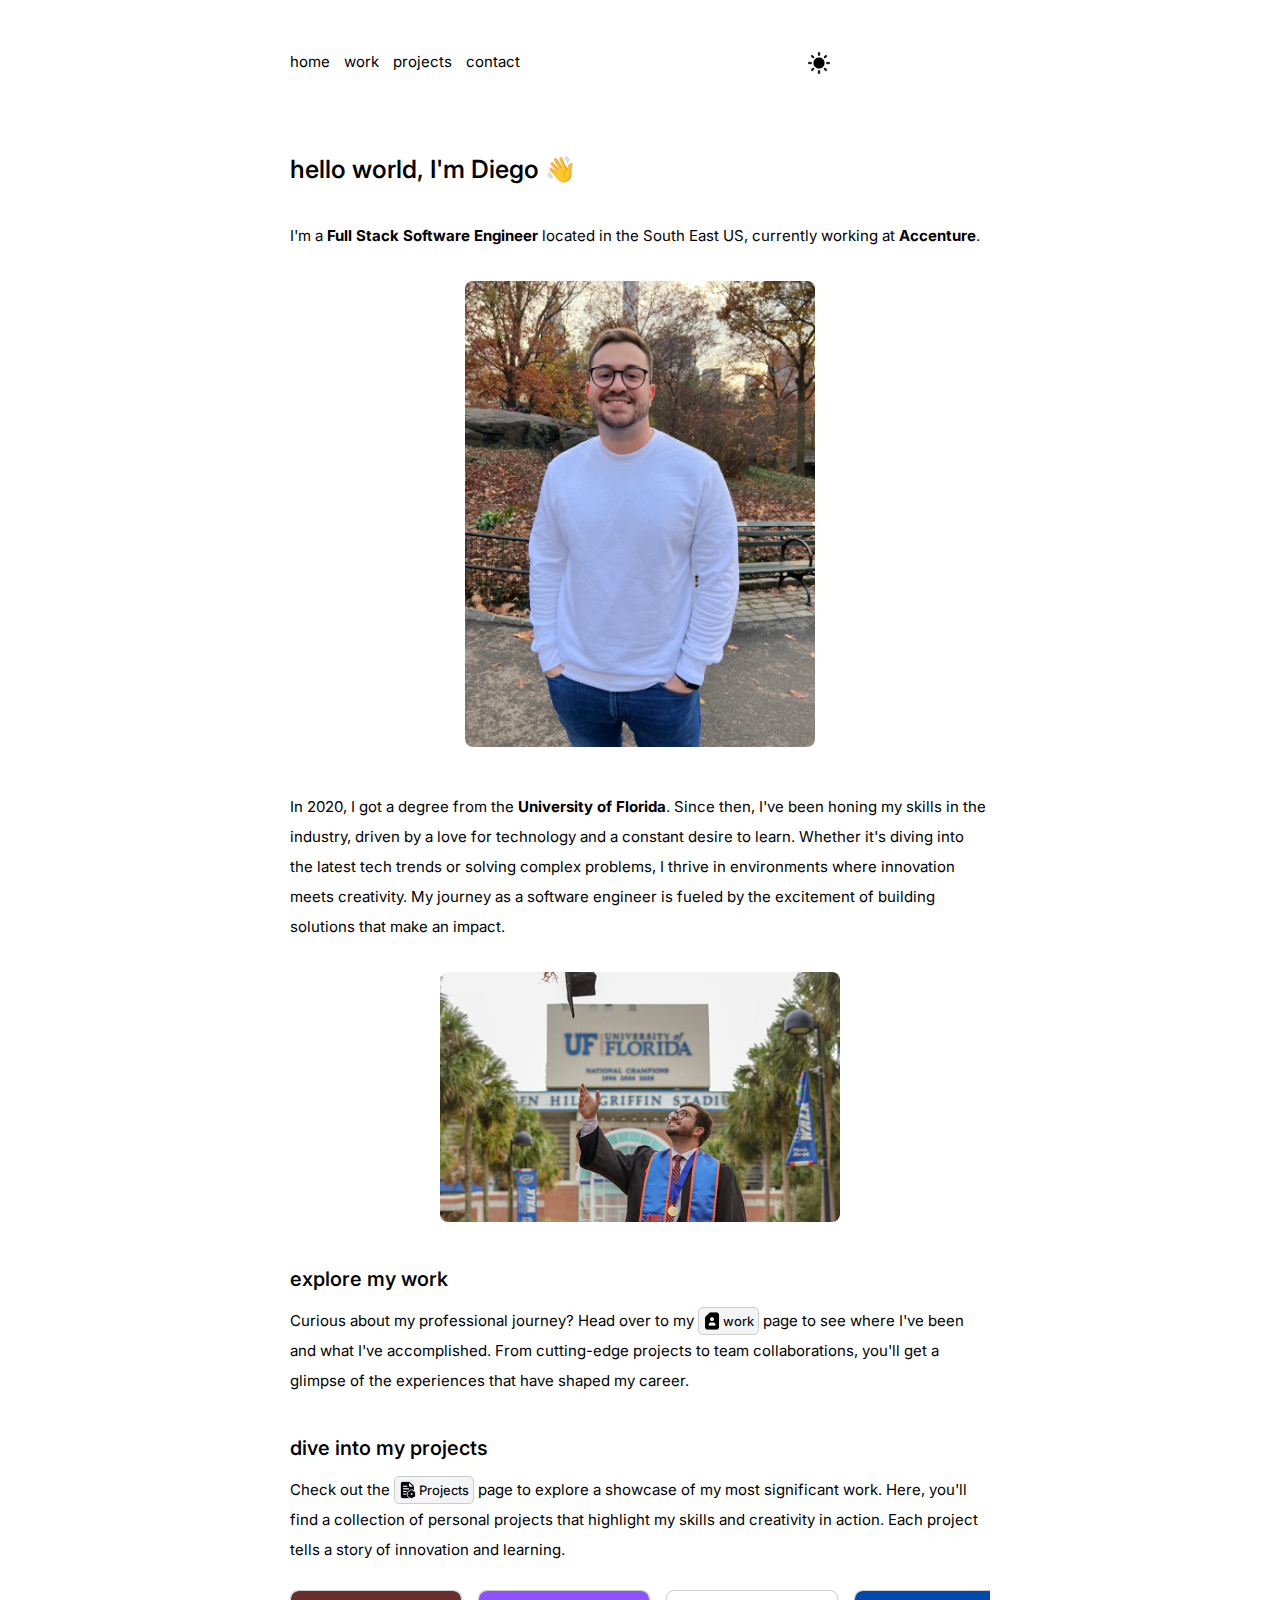
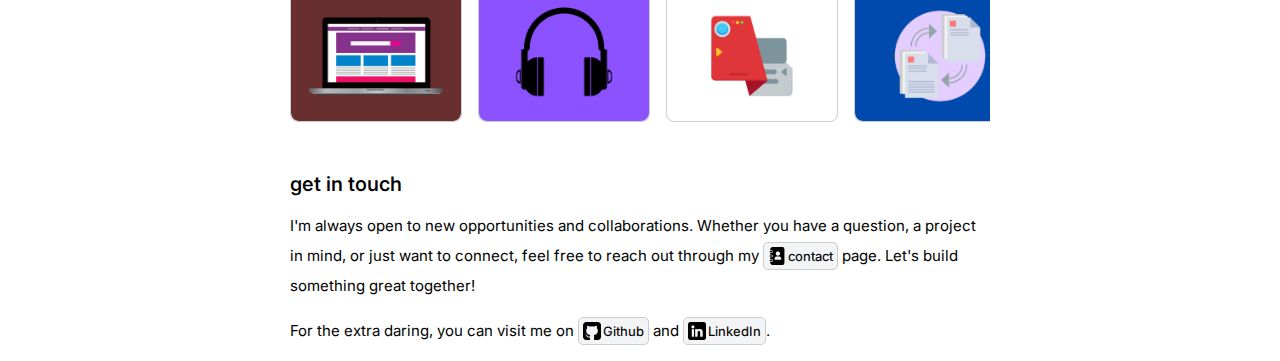
==== src/index.html @ 9d8323f5 "extra fixes and more information added" ====
<!DOCTYPE html>
<html lang="en">
<head>
    <meta charset="UTF-8">
    <meta name="viewport" content="width=device-width, initial-scale=1.0">
    <title>Home - My Portfolio</title>
    <link rel="stylesheet" href="styles.css">
    <link rel="preconnect" href="https://fonts.googleapis.com">
    <link rel="preconnect" href="https://fonts.gstatic.com" crossorigin>
    <link href="https://fonts.googleapis.com/css2?family=Inter:ital,opsz,wght@0,14..32,100..900;1,14..32,100..900&display=swap" rel="stylesheet">
</head>
<body>

    <!-- Include the header -->
    <header>
        <nav>
            <ul>
                <li><a href="index.html">home</a></li>
                <li><a href="work.html">work</a></li>
                <li><a href="projects.html">projects</a></li>
                <li><a href="contact.html">contact</a></li>
                <li>
                    <button id="theme-toggle" aria-label="Toggle theme">
                        <img id="theme-icon" src="light-mode.png" alt="Toggle theme">
                    </button>
                </li>
            </ul>
        </nav>
    </header>

    <main>
        <h1>hello world, I'm Diego 👋</h1>
        <!-- Image grid container -->
        <p>I'm a <b>Full Stack Software Engineer</b> located in the South East US, currently working at <b>Accenture</b>.</p>
        <div class="image-grid">
            <img src="diego.jpg" alt="Portfolio photo">
        </div>
        <!-- <h3>about me</h3> -->
        <p>In 2020, I got a degree from the <b>University of Florida</b>. Since then, I've been honing my skills in the industry, driven by a love for technology and a constant desire to learn. Whether it's diving into the latest tech trends or solving complex problems, I thrive in environments where innovation meets creativity. My journey as a software engineer is fueled by the excitement of building solutions that make an impact.</p>
        <div class="image-grid-graduation">
            <img src="graduation.jpg" alt="Graduation photo">
        </div>
        <h3>explore my work</h3>
        <p>Curious about my professional journey? Head over to my <a href="work.html" class="styled-link"> <span class="icon"><img src="resume-icon.png" alt="Resume Icon"></span>work</a> page to see where I've been and what I've accomplished. From cutting-edge projects to team collaborations, you'll get a glimpse of the experiences that have shaped my career.</p>
        <h3>dive into my projects</h3>
        <p>Check out the <a href="projects.html" class="styled-link"> <span class="icon"><img src="project.png" alt="Project Icon"></span>Projects</a> page to explore a showcase of my most significant work. Here, you'll find a collection of personal projects that highlight my skills and creativity in action. Each project tells a story of innovation and learning.</p>
        <div class="scroll-container" id="auto-scroll-container">
            <div class="logo-item">
                <img src="portfolio_back.png" alt="Linear">
            </div>
            <div class="logo-item">
                <img src="musicplayer-back.png" alt="Supabase">
            </div>
            <div class="logo-item">
                <img src="pokedex_back.png" alt="Makeswift">
            </div>
            <div class="logo-item">
                <img src="filesharing-back.png" alt="Resend">
            </div>
            <!-- Add more logos as needed -->
        </div>
        <h3>get in touch</h3>
        <p>I'm always open to new opportunities and collaborations. Whether you have a question, a project in mind, or just want to connect, feel free to reach out through my <a href="contact.html" class="styled-link"> <span class="icon"><img src="contact.png" alt="Contact Icon"></span>contact</a> page. Let's build something great together!</p>
        <hr class="section-divider">
        <p>For the extra daring, you can visit me on 
            <a href="https://github.com/diegosimonelli" target="_blank" class="styled-link"> <span class="icon"><img src="github.png" alt="Contact Icon"></span>Github</a> and 
            <a href="https://www.linkedin.com/in/diego-simonelli/" target="_blank" class="styled-link"> <span class="icon"><img src="linkedin.png" alt="Contact Icon"></span>LinkedIn</a>.</p>
        <!-- <p>This site contains my 
            <a href="work.html" class="styled-link"> <span class="icon"><img src="resume-icon.png" alt="Resume Icon"></span>Resume</a>, a list of 
            <a href="projects.html" class="styled-link"> <span class="icon"><img src="project.png" alt="Project Icon"></span>Projects</a> I have worked on and my 
            <a href="contact.html" class="styled-link"> <span class="icon"><img src="contact.png" alt="Contact Icon"></span>contact</a> information.</p>
        <p>For the extra daring, you can visit me on 
            <a href="https://github.com/diegosimonelli" target="_blank" class="styled-link"> <span class="icon"><img src="github.png" alt="Contact Icon"></span>Github</a> and 
            <a href="https://www.linkedin.com/in/diego-simonelli/" target="_blank" class="styled-link"> <span class="icon"><img src="linkedin.png" alt="Contact Icon"></span>LinkedIn</a>.</p> -->

    </main>
    <script src="scripts.js"></script>
</body>
</html>
---- src/styles.css ----
:root {
    /* Light mode colors */
    --background-color: #ffffff;
    --text-color: #000000;
    --primary-color: #d11a2a;
    --link-background: #f3f4f6;
    --link-text: #000;
    --header-background: #ffffff;
}

[data-theme="night"] {
    /* Dark mode colors */
    --background-color: #121212;
    --text-color: white;
    --primary-color: #ff6347;
    --link-background: black;
    --link-text: #ffffff;
    --header-background: #121212;
}

[data-theme="night"] main h3 {
    color: white;
}

[data-theme="night"] .work-sections p {
    color: white;
}

[data-theme="night"] .work-sections h3 {
    color: white;
}

[data-theme="night"] .work-position {
    color: #a7a7a7;
}

[data-theme="night"] .custom-underline {
    color: white;
    text-decoration-color: #a7a7a7;
}

[data-theme="night"] .project h3 {
    color: white;
}

[data-theme="night"] .project p {
    color: #a7a7a7;
}

[data-theme="night"] .resume-button {
    background-color: #3b3b3b;
    border: 1px solid #525252;
    color: white;
}

[data-theme="night"] .resume-button .button-icon {
    filter: invert(100%);
}

[data-theme="night"] .styled-link {
    background-color: #3b3b3b;
    border: 1px solid #525252;
    color: white;
}

[data-theme="night"] .styled-link .icon img {
    filter: invert(100%);
}

[data-theme="night"] .project-buttons .btn {
    background-color: #3b3b3b;
    border: 1px solid #525252;
    color: white;
}

[data-theme="night"] .project-image {
    box-shadow: 0 4px 8px rgba(255, 255, 255, 0.219);
}

body {
    font-family: 'Inter', sans-serif;
    margin: 0;
    padding: 0;
    box-sizing: border-box;
    background-color: var(--background-color);
    color: var(--text-color);
}

header {
    background-color: var(--header-background);
    color: var(--text-color);
    padding-top: 35px;
    padding-bottom: 30px;
    text-align: left;
}

header nav ul {
    list-style-type: none;
    padding: 0;
    padding-left: 15px;
}

header nav ul li {
    display: inline;
    margin: 0 15px;
    font-weight: 10;
    margin: 0 5px;
}

header nav ul li a {

    text-decoration: none;
    font-weight: 400;
    font-size: 15px;
    color: var(--text-color);
}

#theme-toggle {
    background: none;
    border: none;
    cursor: pointer;
    font-size: 20px; /* Adjust the size of the icon */
    color: var(--text-color); /* Match the text color */
    padding-right: 40px;
    display: inline-flex;
    align-items: center;
    justify-content: center;
    float:right;
}

#theme-toggle img {
    width: 22px; /* Adjust the size of the icon */
    height: 22px;
    transition: filter 0.3s ease; /* Smooth transition for color inversion */
}

:root[data-theme='night'] #theme-icon {
    filter: invert(100%);
}

:root[data-theme='day'] #theme-icon {
    filter: invert(0%);
}

main {
    padding-left: 20px; /* Make padding consistent */
    padding-right: 20px; /* Ensure consistent padding on both sides */
}

main h1 {
    font-weight: 550;
    font-size: 25px;
    padding-bottom: 20px;
    padding-top: 20px;
}

main p {
    font-weight: 400;
    font-size: 15px;
    line-height: 1.0;
    line-height: 2; /* Increase line spacing for paragraphs */
}

main h3 {
    padding-top: 20px;
}


form {
    display: flex;
    flex-direction: column;
}

form label {
    margin-top: 10px;
}

form input, form textarea {
    padding: 10px;
    margin-top: 5px;
    border-radius: 5px;
    border: 1px solid #ccc;
}

form button {
    margin-top: 10px;
    padding: 10px;
    background-color: #333;
    color: #fff;
    border: none;
    border-radius: 5px;
    cursor: pointer;
}

form button:hover {
    background-color: #555;
}


@media (min-width: 1200px) {
    main {
        max-width: 700px; /* Limit the width for large screens */
        margin: 0 auto; /* Center the content */
        padding-left: 20px; /* Maintain some padding on the left */
        padding-right: 20px;
    }

    header {
        max-width: 600px;
        margin: 0 auto;
        padding-right: 140px;
    }
    
    main p {
        line-height: 2; /* Increase line spacing for paragraphs */
    }
}

.styled-link {
    display: inline-flex;
    align-items: center;
    padding: 0px 4px;
    background-color: #f3f4f6; /* Light gray background */
    border-radius: 5px; /* Rounded corners */
    text-decoration: none; /* Remove underline from the link */
    color: #000; /* Text color */
    font-weight:450; /* Bold text */
    transition: background-color 0.3s ease, color 0.3s ease; /* Smooth transition */
    /* vertical-align: middle; Aligns the entire box with the middle of the text line */
    border: 1px solid #ccc; /* Darker border color */
    /* margin-top: 2px; */
    font-size: 13px;
}

.styled-link .icon img {
    width: 18px; /* Adjust this value to change the size */
    height: 18px; /* Ensure the aspect ratio is maintained */
    object-fit: contain; /* Ensure the image fits within the specified dimensions */
    transition: filter 0.3s ease; /* Smooth transition for filter */
    padding-left: 0px;
    padding-right: 2px;
    vertical-align:sub;
}

/* .styled-link:hover {
    background-color: #3a3a3a;  Invert to black background 
    color: #f3f4f6;  Invert to light gray text 
} */

/* .styled-link:hover .icon img {
    filter: invert(100%);  Invert the colors of the image 
} */

.image-grid {
    padding-bottom: 30px;
    padding-top: 15px;
}

.image-grid img {
    width: 50%;
    max-width: 400px;
    height: auto;
    border-radius: 8px; /* Optional: Rounded corners */
    object-fit: cover; /* Ensures the images cover the entire grid cell */
    display: block; /* Ensure the image is treated as a block-level element */
    margin: 0 auto; /* Center the image horizontally */
}

.image-grid-graduation {
    padding-top: 15px;
    padding-bottom: 5px;
}

.image-grid-graduation img {
    width: 400px;
    max-width: 400px;
    height: 250px;
    border-radius: 8px; /* Optional: Rounded corners */
    object-fit: cover; /* Ensures the images cover the entire grid cell */
    display: block; /* Ensure the image is treated as a block-level element */
    margin: 0 auto; /* Center the image horizontally */
}


.custom-underline {
    font-weight: bold;
    text-decoration: underline;
    text-decoration-color: #575656;
    color: black;
}

.section-divider {
    border: none; /* Remove the default border */
    border-top: 1px solid #e0e0e0; /* Light gray line */
    margin: 20px 0; /* Add some space above and below the line */
    width: 100%; /* Make the line full width */
}

.work-sections {
    line-height: 1.6;
    margin-bottom: 20px;
}

.work-sections p {
    margin-bottom: 16px;
    font-size: 14.5px;
    color: black;
}

.work-sections ul {
    list-style-type: disc;
    margin-left: 20px;
}

.work-sections ul li {
    margin-bottom: 0px;
    font-size: 14px;
    font-weight: 350;
}

h3 {
    font-size: 20px;
    margin-bottom: 2px;
    color: #000;
    font-weight: 550;
}

.work-position {
    font-size: 13px;
    color: #5f5f5f;
    margin-bottom: 16px;
    font-style: italic;
}

.work-header {
    position: relative;
    margin-bottom: 20px;
}

.work-header h2 {
    display: inline-block;
    margin: 0;
    font-size: 24px;
    font-weight: bold;
}

.resume-button {
    position: absolute;
    right: 0;
    top: 50%;
    transform: translateY(-50%);
    display: inline-flex;
    align-items: center;
    padding: 6px 8px;
    font-size: 13px;
    color: #000; /* Initial text color */
    background-color: #fafafa; /* Initial background color */
    border: 1px solid #e5e5e5; /* Darker border */
    border-radius: 4px; /* Rounded corners */
    text-decoration: none;
    cursor: pointer;
    font-weight: 450;
    transition: background-color 0.3s ease, color 0.3s ease, border-color 0.3s ease; /* Smooth transition */
}

.resume-button .button-icon {
    width: 16px; /* Icon size */
    height: 16px;
    margin-right: 8px; /* Space between icon and text */
    transition: filter 0.3s ease; /* Smooth transition for icon color inversion */
}

/* .resume-button:hover {
    background-color: #3a3a3a; Invert to black background
    color: #f3f4f6;  Invert text color to light gray 
    border-color: #666; Darker border on hover 
} */

/* .resume-button:hover .button-icon {
    filter: invert(100%); Invert the color of the icon
} */

/* General Section Styling */
#projects {
    padding: 2rem;
    background-color: #ffffff; /* Adjust to match your site's background */
    text-align: center;
}

#projects h2 {
    font-size: 2.5rem;
    margin-bottom: 2rem;
}

/* General Section Styling */
#projects {
    padding: 2rem;
    text-align: center;
}

#projects h2 {
    font-size: 2.5rem;
    margin-bottom: 2rem;
}

/* Projects Container */
.projects-container {
    display: grid;
    grid-template-columns: repeat(3, 1fr);
    gap: 1.5rem;
    justify-items: center;
}

@media (max-width: 768px) {
    .projects-container {
        grid-template-columns: repeat(2, 1fr);
    }
}

@media (max-width: 480px) {
    .projects-container {
        grid-template-columns: 1fr;
    }
}

/* Project Links */
.project-links {
    display: flex;
    gap: 0.75rem; /* Adds space between the buttons */
    justify-content: center; /* Centers the buttons */
    margin-top: 1rem; /* Adjust as needed for spacing */
}

.project-links .btn {
    padding: 0.6rem 1rem; /* Smaller padding for smaller buttons */
    border-radius: 5px;
    text-decoration: none;
    font-weight: bold;
    font-size: 0.85rem; /* Slightly smaller font size */
    transition: background-color 0.3s ease;
}

.project-links .live-demo {
    background-color: #5a67d8;
    color: #fff;
}

.project-links .view-source {
    background-color: #edf2f7;
    color: #5a67d8;
}

.project-links .btn:hover {
    opacity: 0.8; /* Add a hover effect */
}

.scroll-container {
    display: flex;
    overflow-x: auto;
    padding: 10px 0;
    white-space: nowrap;
    scroll-behavior: smooth; /* Smooth scrolling effect */
}

.scroll-container::-webkit-scrollbar {
    height: 8px; /* Height of the scrollbar */
}

.scroll-container::-webkit-scrollbar-thumb {
    background-color: #ccc; /* Scrollbar thumb color */
    border-radius: 4px;
}

.logo-item {
    flex: 0 0 auto;
    margin-right: 16px; /* Space between logos */
    padding: 0; /* Remove inner padding to avoid gaps */
    background-color: #f3f4f6;
    border-radius: 8px;
    border: 1px solid #ccc;
    display: flex;
    align-items: center;
    justify-content: center;
    width: 170px; /* Fixed width for each box */
    height: 130px; /* Fixed height for each box */
    overflow: hidden; /* Ensure no overflow */
}

.logo-item img {
    width: 100%;
    height: 100%;
    object-fit: cover; /* Make the image cover the entire box */
    border-radius: inherit; /* Ensure rounded corners match the container */
    display: block;
}

.projects-container {
    display: grid;
    grid-template-columns: 1fr; /* Start with one column on small screens */
    gap: 20px; /* Space between project items */
    padding: 20px;
}
  
.project {
    display: flex;
    flex-direction: column;
    align-items: center;
    text-align: left;
    margin-bottom: 15px;
}
  
.project-image {
    background-color: #fff;
    border-radius: 10px;
    box-shadow: 0 4px 8px rgba(0, 0, 0, 0.1);
    overflow: hidden;
    width: 80%;
    height: 230px;
    padding: 0; /* Ensure no padding */
    margin: 0; /* Ensure no margin */
    object-fit: cover;
    border: 1px solid #ccc;
}
  
.project-image img {
    width: 100%;
    height: 100%; /* Ensure it covers the entire container */
    display: block;
    object-fit: cover;
    margin: 0; /* Ensure no margin on the image */
}
  
.project-details {
    margin-top: -5px; /* Overlap effect */
    background-color: transparent;
    padding: 10px;
    margin-bottom: -30px;
}
  
.project h3 {
    font-size: 20px;
    margin: 10px 0;
    padding-left: 30px;
    color: black;
}
  
.project p {
    font-size: 14px;
    color: #666;
    padding-left: 30px;
}

.project-buttons {
    padding-left: 30px;
    margin-top: 10px;
}

.project-buttons .btn {
    display: inline-block;
    background-color: #f3f4f6; /* Button background color */
    color: #000;
    border: 1px solid #999;
    padding: 6px 8px;
    margin-right: 10px;
    text-decoration: none;
    border-radius: 4px;
    transition: background-color 0.3s ease;
    font-weight: bold;
    font-size: 14px;
}


  
@media screen and (min-width: 600) and (max-width: 768px) {
    .projects-container {
        grid-template-columns: repeat(2, 1fr); /* Two columns on medium screens */
    }
    .section-divider {
        display: none; /* Hide the divider on larger screens */
    }
}

@media screen and (min-width: 769px) {
    .projects-container {
        grid-template-columns: repeat(2, 1fr); /* Three columns on larger screens */
    }
    .section-divider {
        display: none; /* Hide the divider on medium screens */
    }
    .project-buttons {
        padding-left: 30px;
        margin-top: 10px;
    }
}
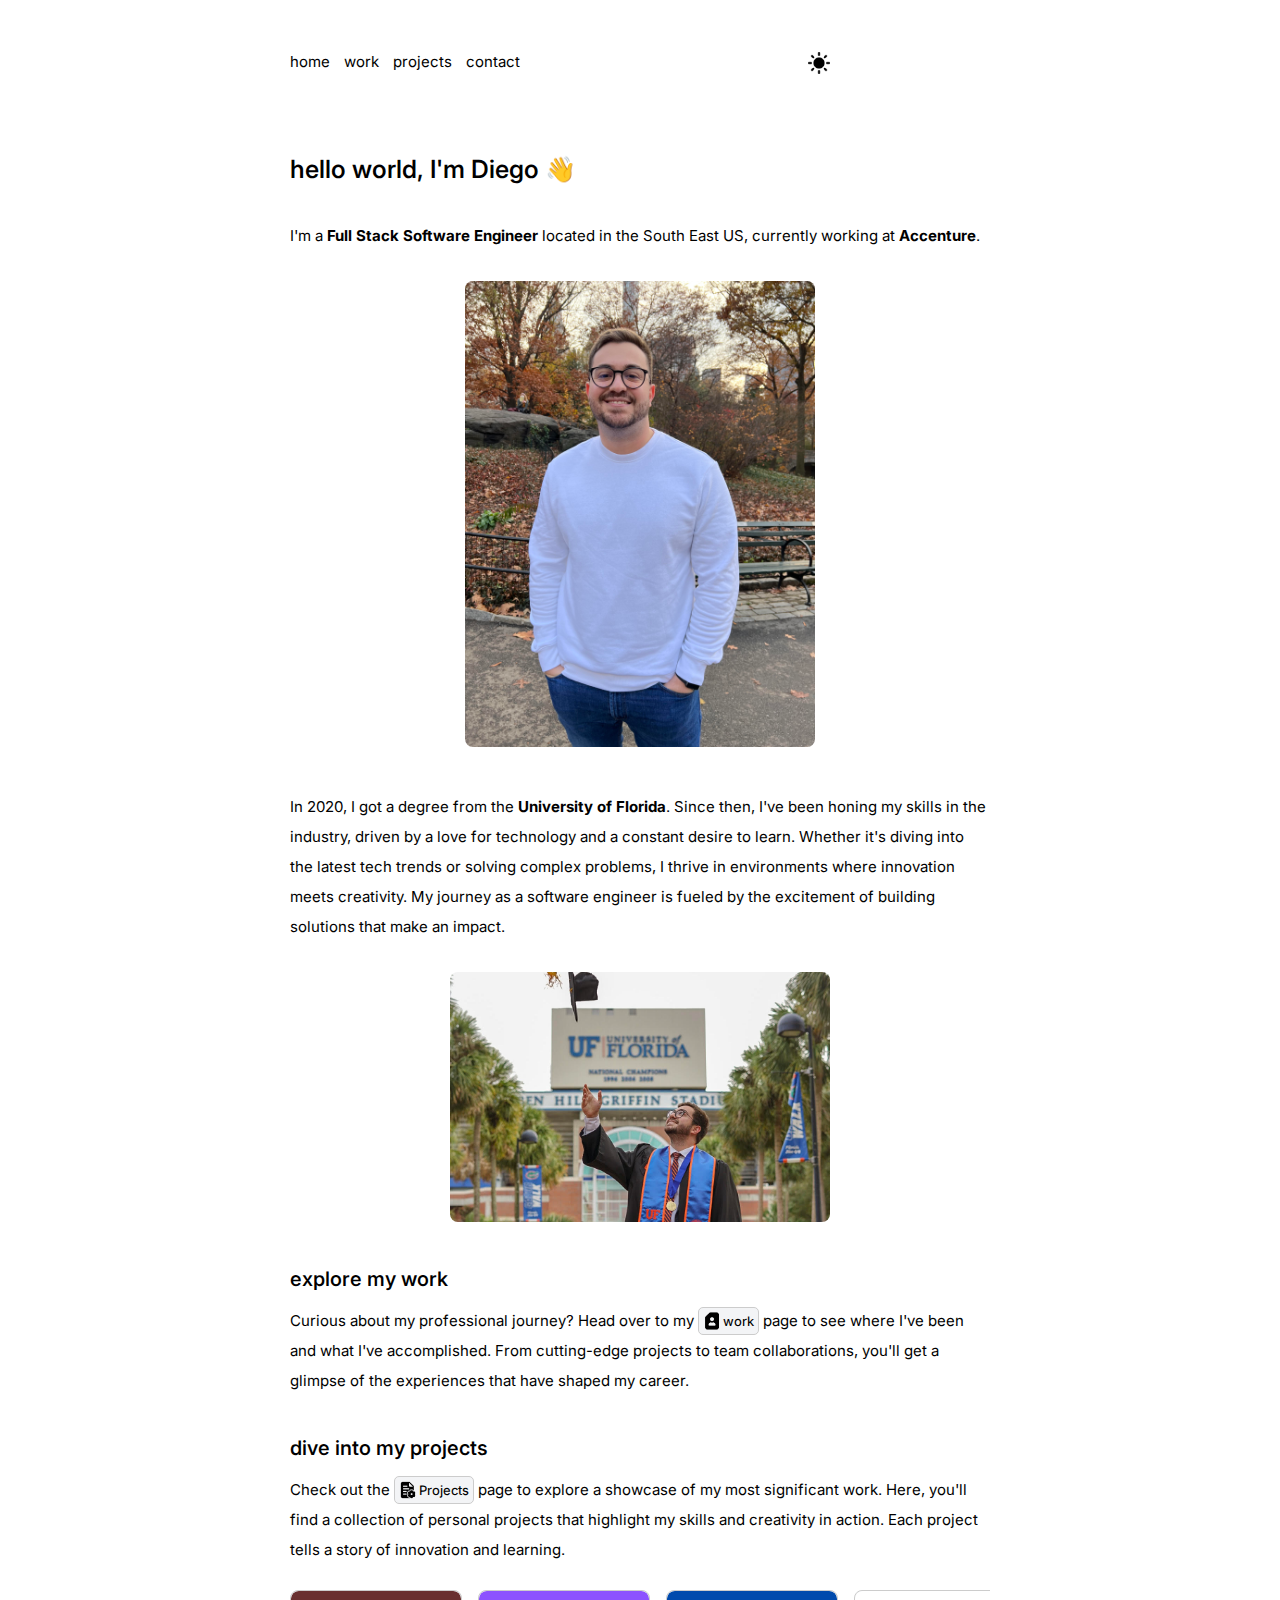
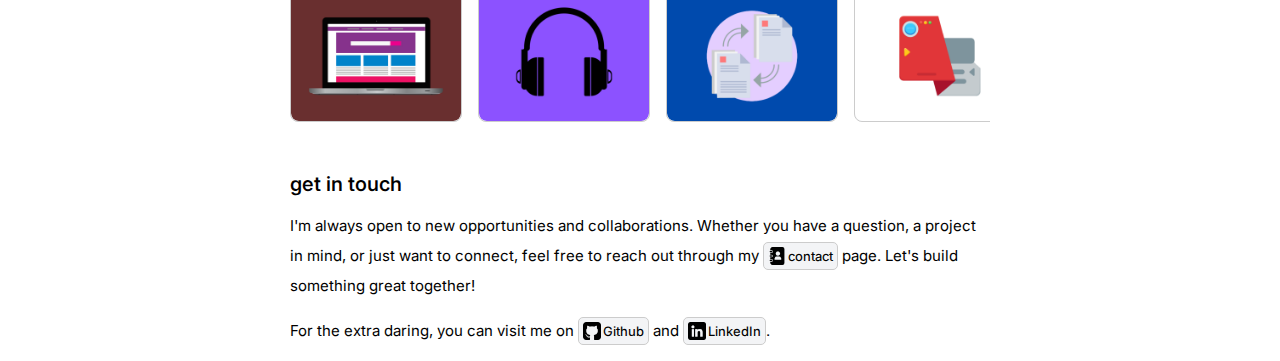
==== commit a79a894b: "small fix in scrolling for projects in home" ====
--- a/src/index.html
+++ b/src/index.html
@@ -52,10 +52,10 @@
                 <img src="musicplayer-back.png" alt="Supabase">
             </div>
             <div class="logo-item">
-                <img src="pokedex_back.png" alt="Makeswift">
+                <img src="filesharing-back.png" alt="Resend">
             </div>
             <div class="logo-item">
-                <img src="filesharing-back.png" alt="Resend">
+                <img src="pokedex_back.png" alt="Makeswift">
             </div>
             <!-- Add more logos as needed -->
         </div>
--- a/src/styles.css
+++ b/src/styles.css
@@ -272,7 +272,7 @@
 }
 
 .image-grid-graduation img {
-    width: 400px;
+    width: 380px;
     max-width: 400px;
     height: 250px;
     border-radius: 8px; /* Optional: Rounded corners */
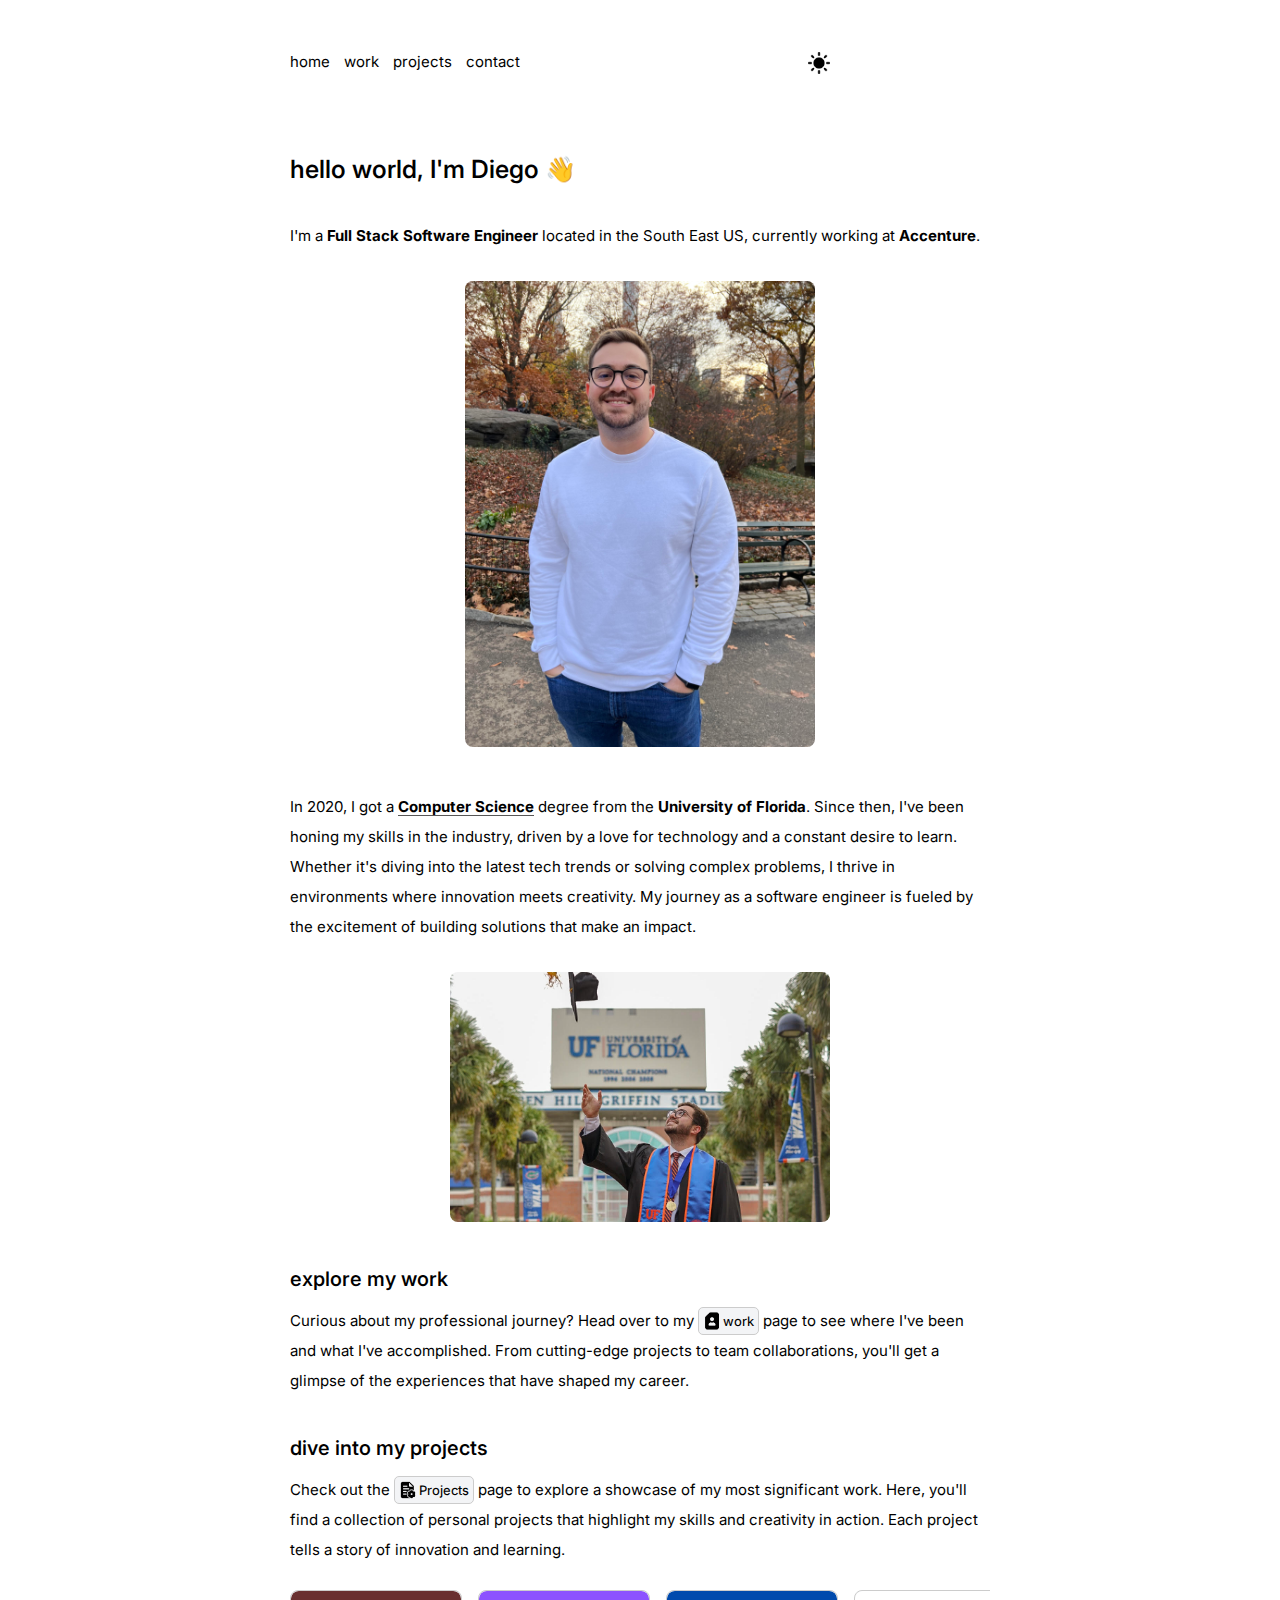
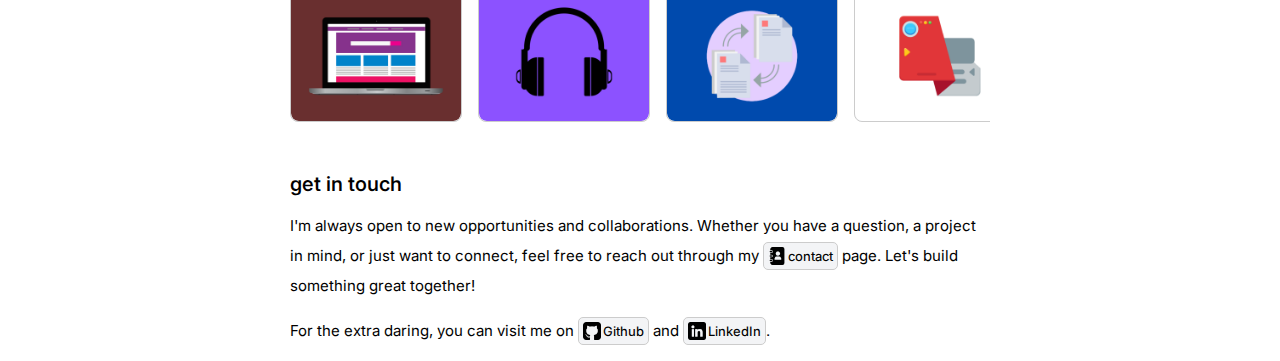
==== commit ff094a93: "small fixes" ====
--- a/src/index.html
+++ b/src/index.html
@@ -36,7 +36,7 @@
             <img src="diego.jpg" alt="Portfolio photo">
         </div>
         <!-- <h3>about me</h3> -->
-        <p>In 2020, I got a degree from the <b>University of Florida</b>. Since then, I've been honing my skills in the industry, driven by a love for technology and a constant desire to learn. Whether it's diving into the latest tech trends or solving complex problems, I thrive in environments where innovation meets creativity. My journey as a software engineer is fueled by the excitement of building solutions that make an impact.</p>
+        <p>In 2020, I got a <span class="custom-underline">Computer Science</span> degree from the <b>University of Florida</b>. Since then, I've been honing my skills in the industry, driven by a love for technology and a constant desire to learn. Whether it's diving into the latest tech trends or solving complex problems, I thrive in environments where innovation meets creativity. My journey as a software engineer is fueled by the excitement of building solutions that make an impact.</p>
         <div class="image-grid-graduation">
             <img src="graduation.jpg" alt="Graduation photo">
         </div>
--- a/src/styles.css
+++ b/src/styles.css
@@ -73,9 +73,9 @@
     color: white;
 }
 
-[data-theme="night"] .project-image {
+/* [data-theme="night"] .project-image {
     box-shadow: 0 4px 8px rgba(255, 255, 255, 0.219);
-}
+} */
 
 body {
     font-family: 'Inter', sans-serif;
@@ -287,6 +287,7 @@
     text-decoration: underline;
     text-decoration-color: #575656;
     color: black;
+    text-underline-offset: 3px; /* Adjust the value to control the underline position */
 }
 
 .section-divider {
@@ -512,7 +513,7 @@
 .project-image {
     background-color: #fff;
     border-radius: 10px;
-    box-shadow: 0 4px 8px rgba(0, 0, 0, 0.1);
+    /* box-shadow: 0 4px 8px rgba(0, 0, 0, 0.1); */
     overflow: hidden;
     width: 80%;
     height: 230px;
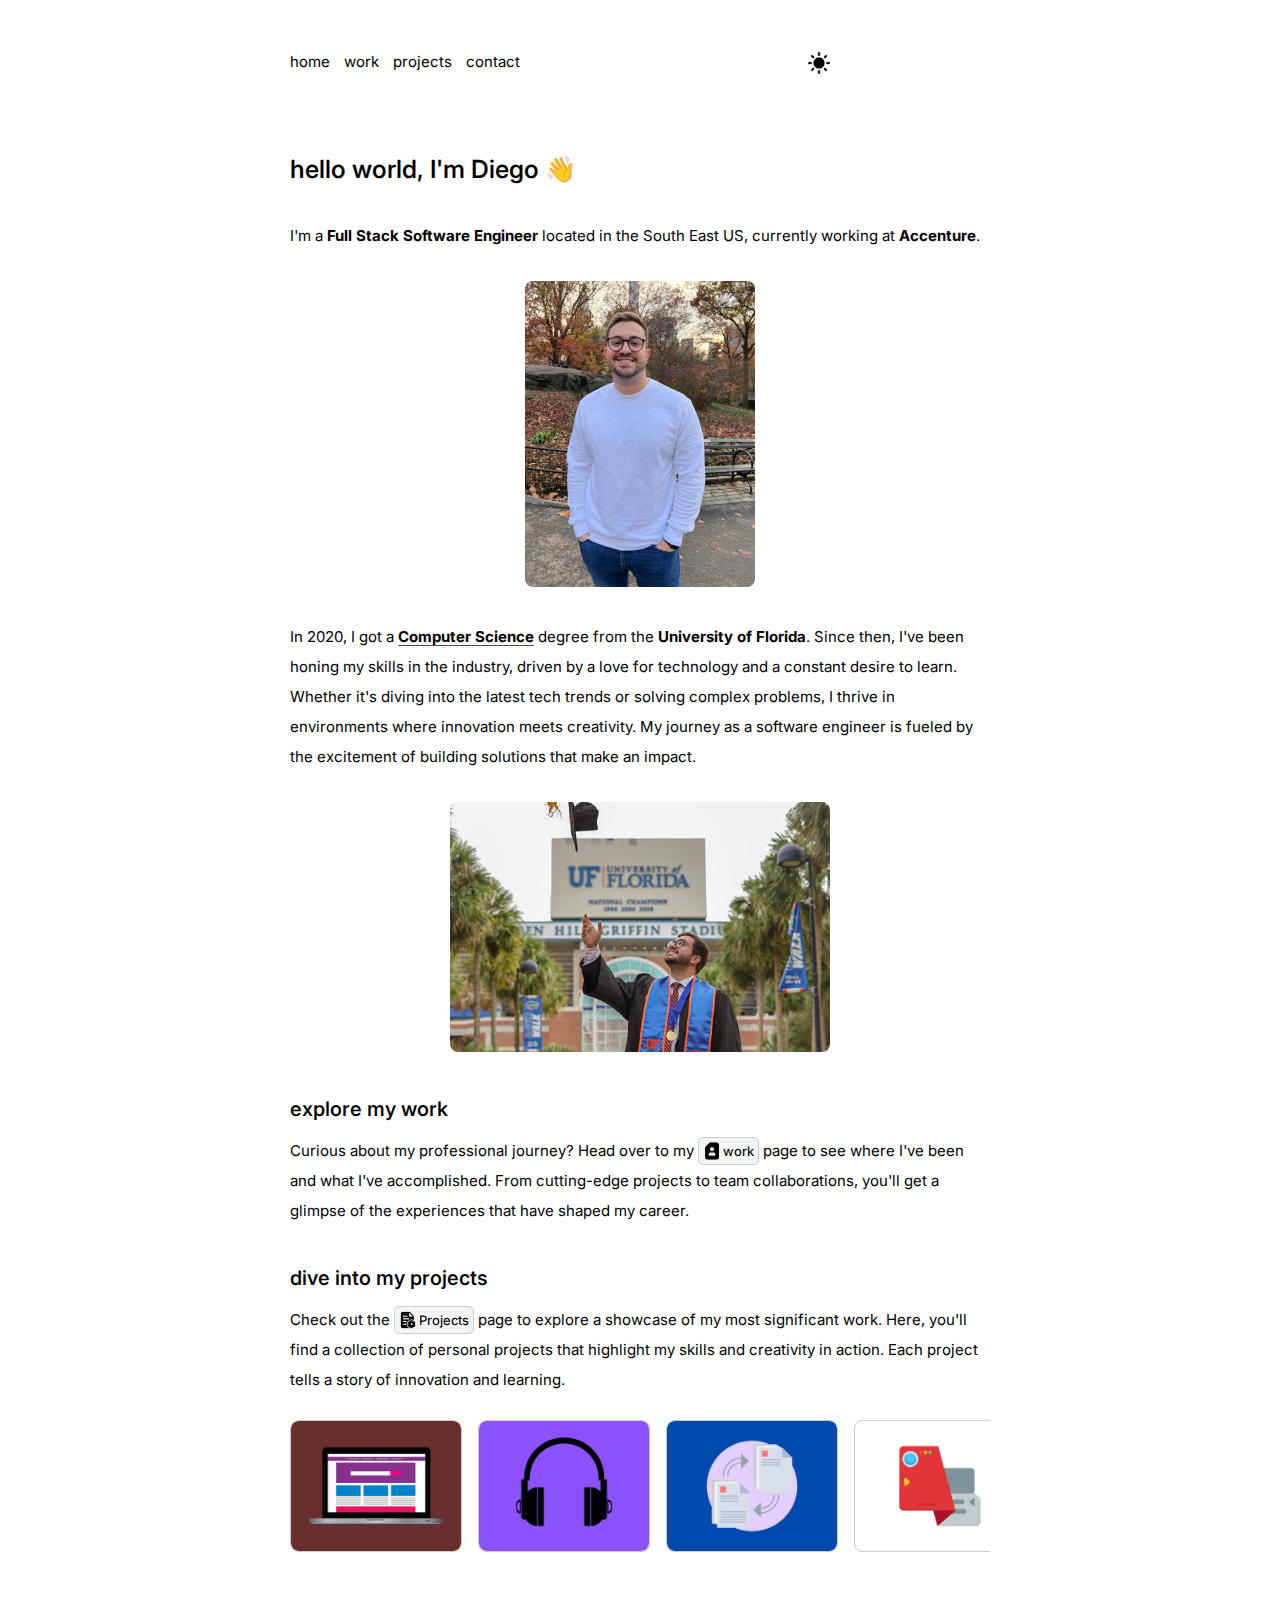
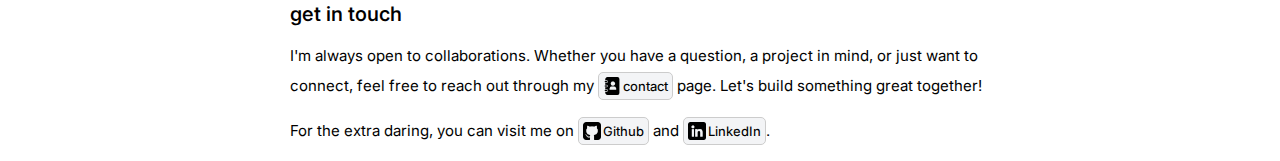
==== commit a8dcc0b3: "fixed scrolling in home page" ====
--- a/src/index.html
+++ b/src/index.html
@@ -60,7 +60,7 @@
             <!-- Add more logos as needed -->
         </div>
         <h3>get in touch</h3>
-        <p>I'm always open to new opportunities and collaborations. Whether you have a question, a project in mind, or just want to connect, feel free to reach out through my <a href="contact.html" class="styled-link"> <span class="icon"><img src="contact.png" alt="Contact Icon"></span>contact</a> page. Let's build something great together!</p>
+        <p>I'm always open to collaborations. Whether you have a question, a project in mind, or just want to connect, feel free to reach out through my <a href="contact.html" class="styled-link"> <span class="icon"><img src="contact.png" alt="Contact Icon"></span>contact</a> page. Let's build something great together!</p>
         <hr class="section-divider">
         <p>For the extra daring, you can visit me on 
             <a href="https://github.com/diegosimonelli" target="_blank" class="styled-link"> <span class="icon"><img src="github.png" alt="Contact Icon"></span>Github</a> and 
--- a/src/styles.css
+++ b/src/styles.css
@@ -252,12 +252,12 @@
 } */
 
 .image-grid {
-    padding-bottom: 30px;
+    padding-bottom: 20px;
     padding-top: 15px;
 }
 
 .image-grid img {
-    width: 50%;
+    width: 230px;
     max-width: 400px;
     height: auto;
     border-radius: 8px; /* Optional: Rounded corners */
@@ -461,15 +461,27 @@
     padding: 10px 0;
     white-space: nowrap;
     scroll-behavior: smooth; /* Smooth scrolling effect */
+    -ms-overflow-style: none;  /* Internet Explorer 10+ */
+    scrollbar-width: none;  /* Firefox */
 }
 
 .scroll-container::-webkit-scrollbar {
-    height: 8px; /* Height of the scrollbar */
+    display: none;  /* Safari and Chrome */
 }
 
 .scroll-container::-webkit-scrollbar-thumb {
     background-color: #ccc; /* Scrollbar thumb color */
     border-radius: 4px;
+}
+
+.scroll-container.active {
+    cursor: grabbing;
+    cursor: -webkit-grabbing;
+    user-select: none; /* Prevent text selection during drag */
+}
+
+.scroll-container img {
+    pointer-events: none; /* Prevent image dragging */
 }
 
 .logo-item {
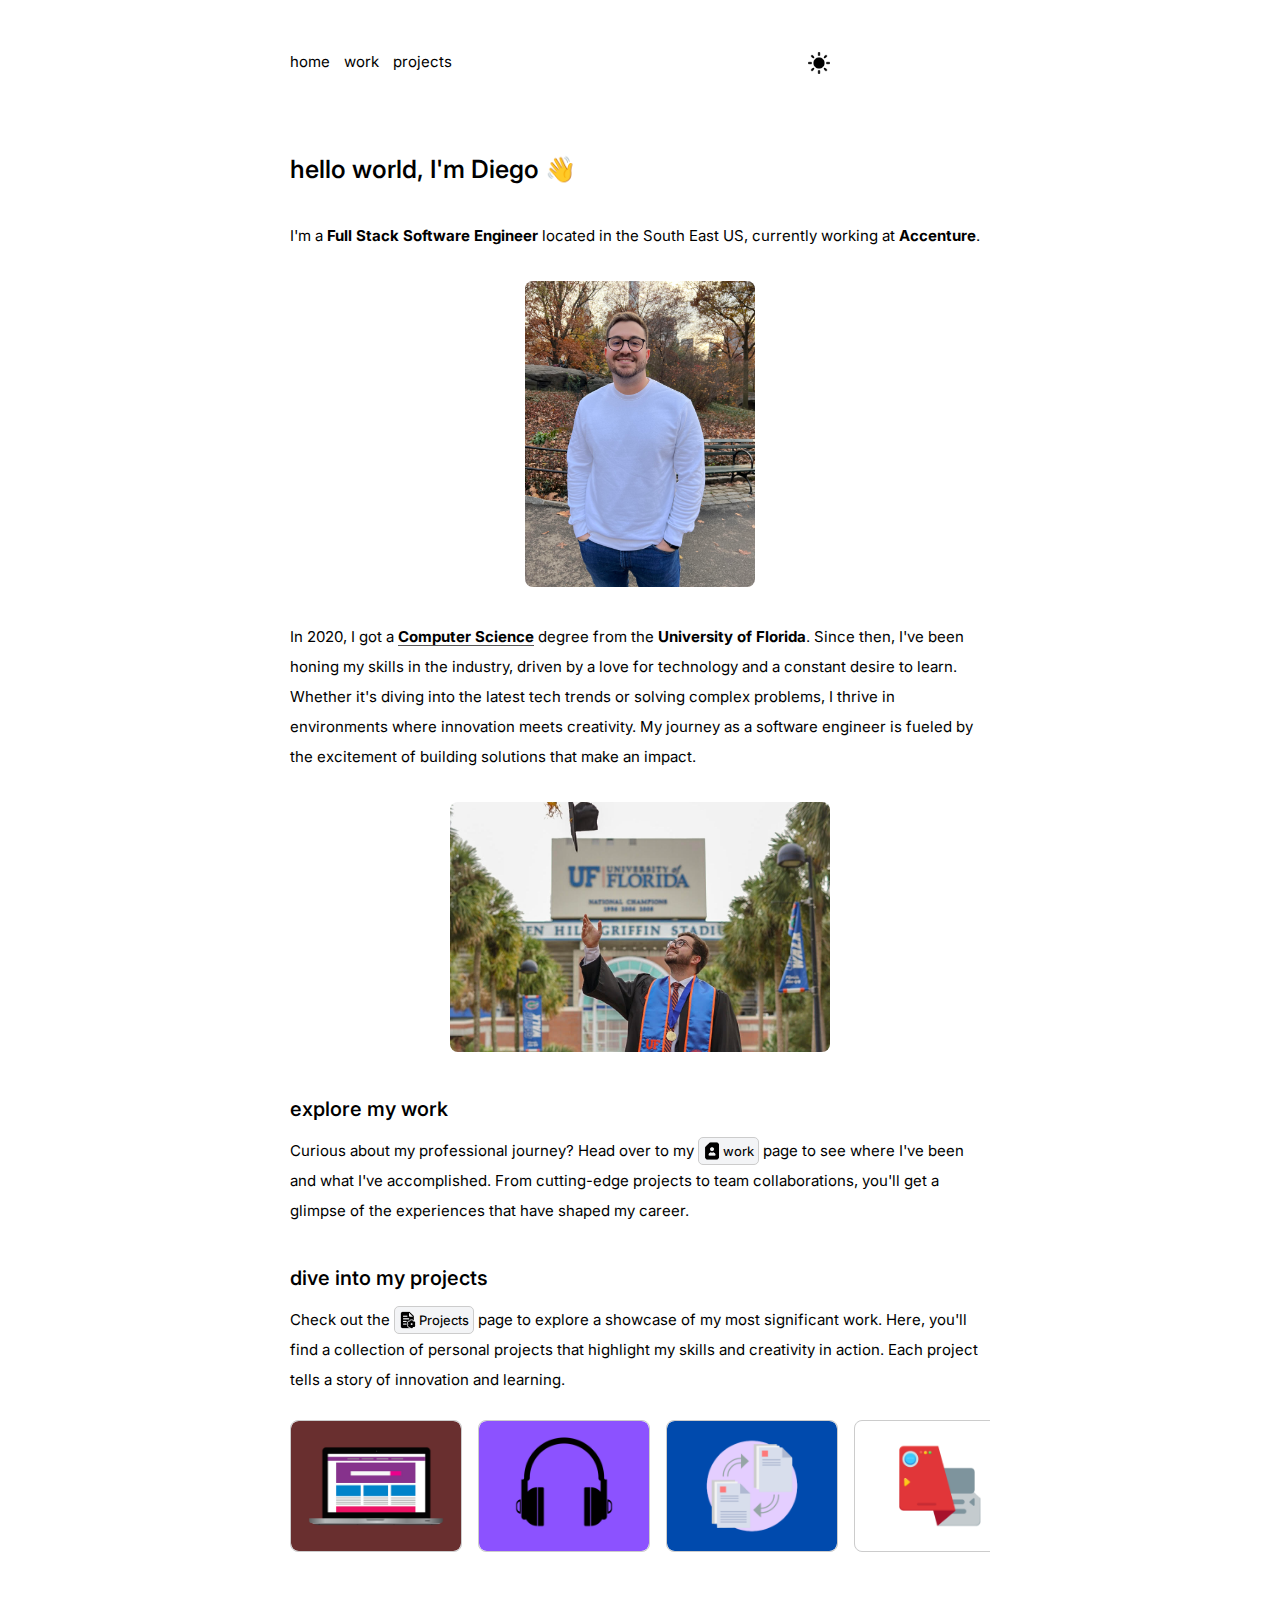
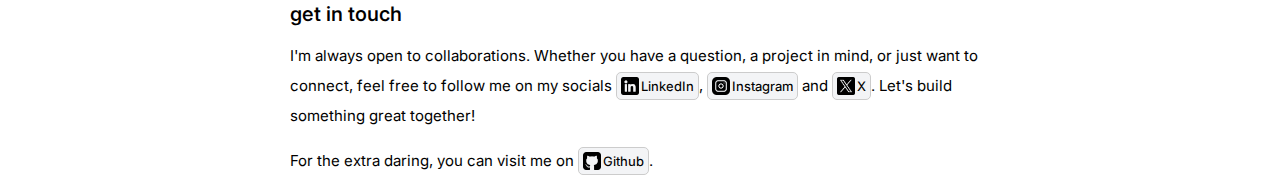
==== commit 9a0b24a4: "added socials in home and removed contact page" ====
--- a/src/index.html
+++ b/src/index.html
@@ -18,7 +18,6 @@
                 <li><a href="index.html">home</a></li>
                 <li><a href="work.html">work</a></li>
                 <li><a href="projects.html">projects</a></li>
-                <li><a href="contact.html">contact</a></li>
                 <li>
                     <button id="theme-toggle" aria-label="Toggle theme">
                         <img id="theme-icon" src="light-mode.png" alt="Toggle theme">
@@ -60,11 +59,13 @@
             <!-- Add more logos as needed -->
         </div>
         <h3>get in touch</h3>
-        <p>I'm always open to collaborations. Whether you have a question, a project in mind, or just want to connect, feel free to reach out through my <a href="contact.html" class="styled-link"> <span class="icon"><img src="contact.png" alt="Contact Icon"></span>contact</a> page. Let's build something great together!</p>
+        <p>I'm always open to collaborations. Whether you have a question, a project in mind, or just want to connect, feel free to follow me on my socials 
+            <a href="https://www.linkedin.com/in/diego-simonelli/" target="_blank" class="styled-link"> <span class="icon"><img src="linkedin.png" alt="Contact Icon"></span>LinkedIn</a>, 
+            <a href="https://www.instagram.com/diegosimonelli/" target="_blank" class="styled-link"> <span class="icon"><img src="instagram.png" alt="Contact Icon"></span>Instagram</a> and 
+            <a href="https://x.com/diegosimonelli" target="_blank" class="styled-link"> <span class="icon"><img src="twitter.png" alt="Contact Icon"></span>X</a>. Let's build something great together!</p>
         <hr class="section-divider">
         <p>For the extra daring, you can visit me on 
-            <a href="https://github.com/diegosimonelli" target="_blank" class="styled-link"> <span class="icon"><img src="github.png" alt="Contact Icon"></span>Github</a> and 
-            <a href="https://www.linkedin.com/in/diego-simonelli/" target="_blank" class="styled-link"> <span class="icon"><img src="linkedin.png" alt="Contact Icon"></span>LinkedIn</a>.</p>
+            <a href="https://github.com/diegosimonelli" target="_blank" class="styled-link"> <span class="icon"><img src="github.png" alt="Contact Icon"></span>Github</a>.
         <!-- <p>This site contains my 
             <a href="work.html" class="styled-link"> <span class="icon"><img src="resume-icon.png" alt="Resume Icon"></span>Resume</a>, a list of 
             <a href="projects.html" class="styled-link"> <span class="icon"><img src="project.png" alt="Project Icon"></span>Projects</a> I have worked on and my 
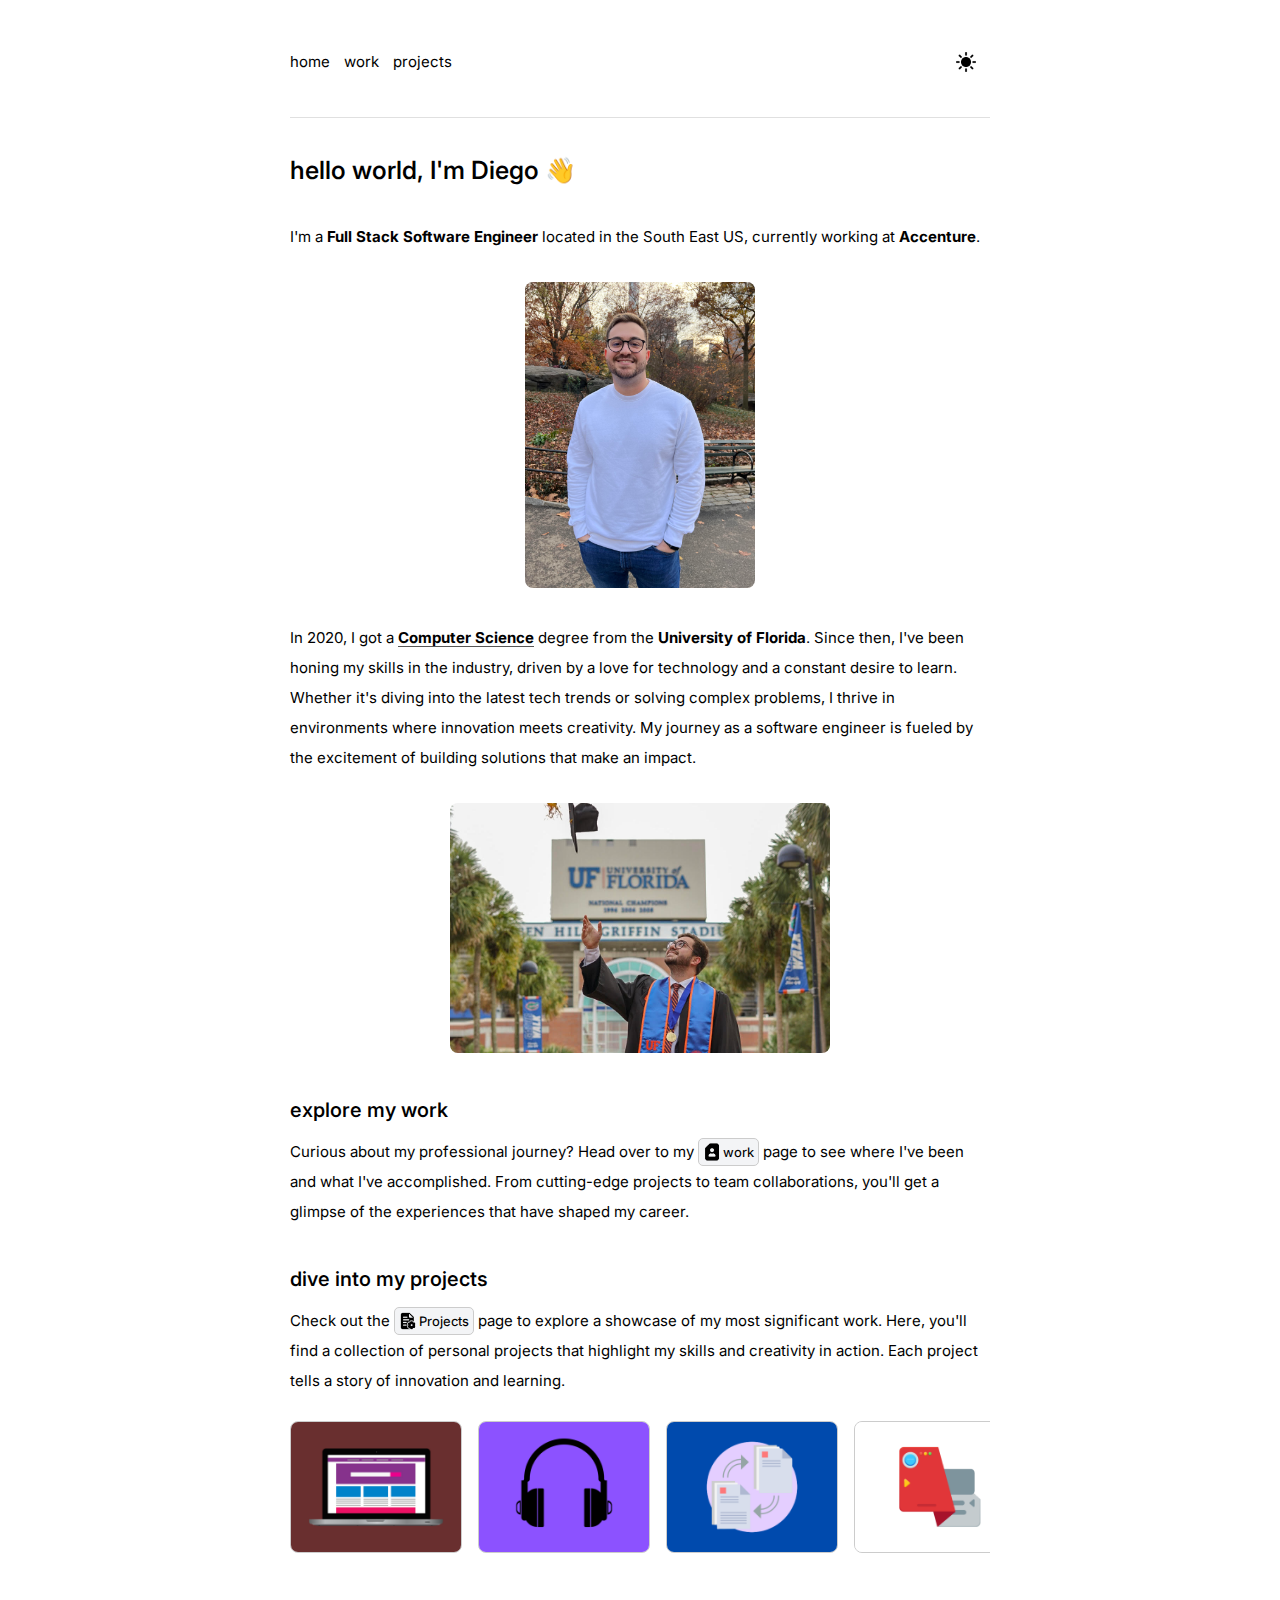
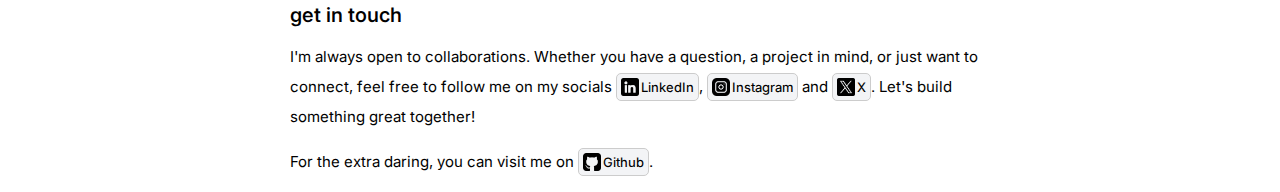
==== commit 0d455d45: "section divider color in night mode fixed. More projects added. Links to project from home page adde" ====
--- a/src/index.html
+++ b/src/index.html
@@ -28,6 +28,7 @@
     </header>
 
     <main>
+        <hr class="section-divider-nav">
         <h1>hello world, I'm Diego 👋</h1>
         <!-- Image grid container -->
         <p>I'm a <b>Full Stack Software Engineer</b> located in the South East US, currently working at <b>Accenture</b>.</p>
@@ -45,16 +46,34 @@
         <p>Check out the <a href="projects.html" class="styled-link"> <span class="icon"><img src="project.png" alt="Project Icon"></span>Projects</a> page to explore a showcase of my most significant work. Here, you'll find a collection of personal projects that highlight my skills and creativity in action. Each project tells a story of innovation and learning.</p>
         <div class="scroll-container" id="auto-scroll-container">
             <div class="logo-item">
-                <img src="portfolio_back.png" alt="Linear">
+                <a href="projects.html#portfolio">
+                    <img src="portfolio_back.png" alt="Linear">
+                </a>
             </div>
             <div class="logo-item">
-                <img src="musicplayer-back.png" alt="Supabase">
+                <a href="projects.html#musicPlayer">
+                    <img src="musicplayer-back.png" alt="Supabase">
+                </a>
             </div>
             <div class="logo-item">
-                <img src="filesharing-back.png" alt="Resend">
+                <a href="projects.html#fileSharing">
+                    <img src="filesharing-back.png" alt="Resend">
+                </a>
             </div>
             <div class="logo-item">
-                <img src="pokedex_back.png" alt="Makeswift">
+                <a href="projects.html#pokedex">
+                    <img src="pokedex_back.png" alt="Makeswift">
+                </a>
+            </div>
+            <div class="logo-item">
+                <a href="projects.html#blackjackGame">
+                    <img src="blackjack_back.png" alt="Makeswift">
+                </a>
+            </div>
+            <div class="logo-item">
+                <a href="projects.html#characterSorter">
+                    <img src="charsorter_back.png" alt="Makeswift">
+                </a>
             </div>
             <!-- Add more logos as needed -->
         </div>
--- a/src/styles.css
+++ b/src/styles.css
@@ -71,6 +71,20 @@
     background-color: #3b3b3b;
     border: 1px solid #525252;
     color: white;
+}
+
+[data-theme="night"] .section-divider {
+    border: none; /* Remove the default border */
+    border-top: 1px solid #555; /* Light gray line */
+    margin: 20px 0; /* Add some space above and below the line */
+    width: 100%; /* Make the line full width */
+}
+
+[data-theme="night"] .section-divider-nav {
+    border: none; /* Remove the default border */
+    border-top: 1px solid #555; /* Light gray line */
+    margin: 0 0; /* Add some space above and below the line */
+    width: 100%; /* Make the line full width */
 }
 
 /* [data-theme="night"] .project-image {
@@ -129,8 +143,8 @@
 }
 
 #theme-toggle img {
-    width: 22px; /* Adjust the size of the icon */
-    height: 22px;
+    width: 20px; /* Adjust the size of the icon */
+    height: 20px;
     transition: filter 0.3s ease; /* Smooth transition for color inversion */
 }
 
@@ -294,6 +308,13 @@
     border: none; /* Remove the default border */
     border-top: 1px solid #e0e0e0; /* Light gray line */
     margin: 20px 0; /* Add some space above and below the line */
+    width: 100%; /* Make the line full width */
+}
+
+.section-divider-nav {
+    border: none; /* Remove the default border */
+    border-top: 1px solid #e0e0e0; /* Light gray line */
+    margin: 0 0; /* Add some space above and below the line */
     width: 100%; /* Make the line full width */
 }
 
@@ -544,7 +565,7 @@
 }
   
 .project-details {
-    margin-top: -5px; /* Overlap effect */
+    margin-top: -10px; /* Overlap effect */
     background-color: transparent;
     padding: 10px;
     margin-bottom: -30px;
@@ -581,8 +602,6 @@
     font-weight: bold;
     font-size: 14px;
 }
-
-
   
 @media screen and (min-width: 600) and (max-width: 768px) {
     .projects-container {
@@ -591,6 +610,7 @@
     .section-divider {
         display: none; /* Hide the divider on larger screens */
     }
+    
 }
 
 @media screen and (min-width: 769px) {
@@ -604,4 +624,26 @@
         padding-left: 30px;
         margin-top: 10px;
     }
-}
+    #theme-toggle {
+        background: none;
+        border: none;
+        cursor: pointer;
+        font-size: 20px; /* Adjust the size of the icon */
+        color: var(--text-color); /* Match the text color */
+        padding-right: 40px;
+        display: inline-flex;
+        align-items: center;
+        justify-content: center;
+        float:right;
+        margin-right: -25%;
+    }
+
+    .project-details {
+        margin-top: -10px; /* Overlap effect */
+        background-color: transparent;
+        padding: 10px;
+        margin-bottom: -5px;
+
+    }
+    
+}
